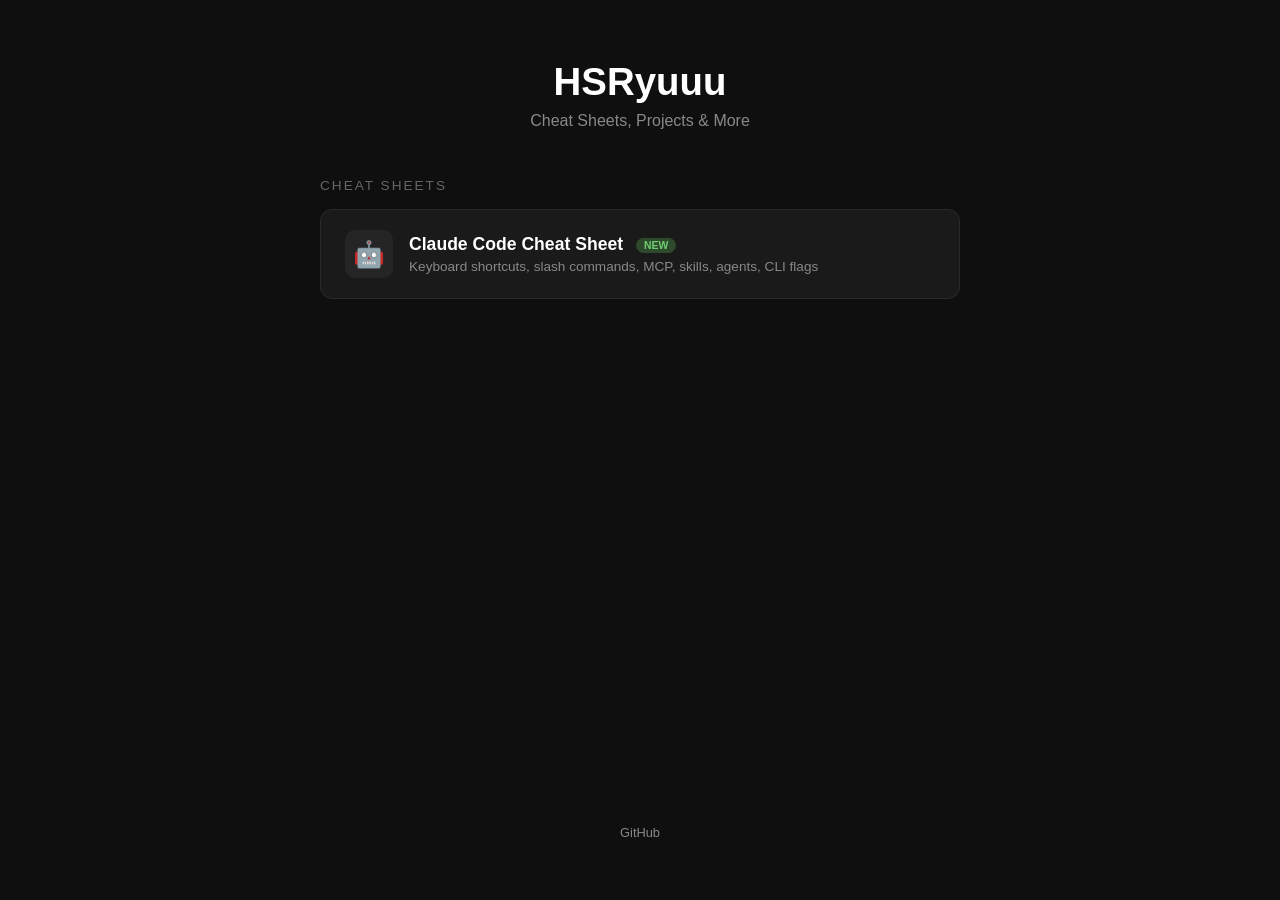
==== index.html @ ebf946db "Add index page and Claude Code cheat sheet Co-Authored-By: Claude Opus 4.6 (1M context) <noreply@ant" ====
<!DOCTYPE html>
<html lang="ko">
<head>
  <meta charset="UTF-8">
  <meta name="viewport" content="width=device-width, initial-scale=1.0">
  <title>HSRyuuu - Personal Hub</title>
  <style>
    * { margin: 0; padding: 0; box-sizing: border-box; }
    body {
      font-family: -apple-system, BlinkMacSystemFont, 'Segoe UI', Roboto, sans-serif;
      background: #0f0f0f;
      color: #e0e0e0;
      min-height: 100vh;
      display: flex;
      flex-direction: column;
      align-items: center;
      padding: 60px 20px;
    }
    h1 {
      font-size: 2.4rem;
      font-weight: 700;
      margin-bottom: 8px;
      color: #fff;
    }
    .subtitle {
      color: #888;
      font-size: 1rem;
      margin-bottom: 48px;
    }
    .section-title {
      font-size: 0.85rem;
      text-transform: uppercase;
      letter-spacing: 2px;
      color: #666;
      margin-bottom: 16px;
      width: 100%;
      max-width: 640px;
    }
    .cards {
      display: flex;
      flex-direction: column;
      gap: 12px;
      width: 100%;
      max-width: 640px;
      margin-bottom: 40px;
    }
    .card {
      display: flex;
      align-items: center;
      gap: 16px;
      padding: 20px 24px;
      background: #1a1a1a;
      border: 1px solid #2a2a2a;
      border-radius: 12px;
      text-decoration: none;
      color: #e0e0e0;
      transition: all 0.2s ease;
    }
    .card:hover {
      background: #222;
      border-color: #444;
      transform: translateY(-2px);
    }
    .card-icon {
      font-size: 1.6rem;
      width: 48px;
      height: 48px;
      display: flex;
      align-items: center;
      justify-content: center;
      background: #252525;
      border-radius: 10px;
      flex-shrink: 0;
    }
    .card-body h3 {
      font-size: 1.1rem;
      font-weight: 600;
      color: #fff;
      margin-bottom: 4px;
    }
    .card-body p {
      font-size: 0.85rem;
      color: #888;
    }
    .badge {
      font-size: 0.65rem;
      padding: 2px 8px;
      border-radius: 999px;
      font-weight: 600;
      margin-left: 8px;
      vertical-align: middle;
    }
    .badge-new { background: #2d4a2d; color: #6fcf6f; }
    .badge-wip { background: #4a3d2d; color: #cfaa6f; }
    footer {
      margin-top: auto;
      padding-top: 40px;
      color: #555;
      font-size: 0.8rem;
    }
    footer a { color: #888; text-decoration: none; }
    footer a:hover { color: #fff; }
  </style>
</head>
<body>
  <h1>HSRyuuu</h1>
  <p class="subtitle">Cheat Sheets, Projects & More</p>

  <div class="section-title">Cheat Sheets</div>
  <div class="cards">
    <a class="card" href="cheatsheets/claude-code.html">
      <div class="card-icon">&#x1F916;</div>
      <div class="card-body">
        <h3>Claude Code Cheat Sheet <span class="badge badge-new">NEW</span></h3>
        <p>Keyboard shortcuts, slash commands, MCP, skills, agents, CLI flags</p>
      </div>
    </a>
  </div>

  <!--
  <div class="section-title">Projects</div>
  <div class="cards">
    <a class="card" href="#">
      <div class="card-icon">&#x1F4C1;</div>
      <div class="card-body">
        <h3>Coming Soon <span class="badge badge-wip">WIP</span></h3>
        <p>Projects will be listed here</p>
      </div>
    </a>
  </div>
  -->

  <footer>
    <a href="https://github.com/HSRyuuu" target="_blank">GitHub</a>
  </footer>
</body>
</html>
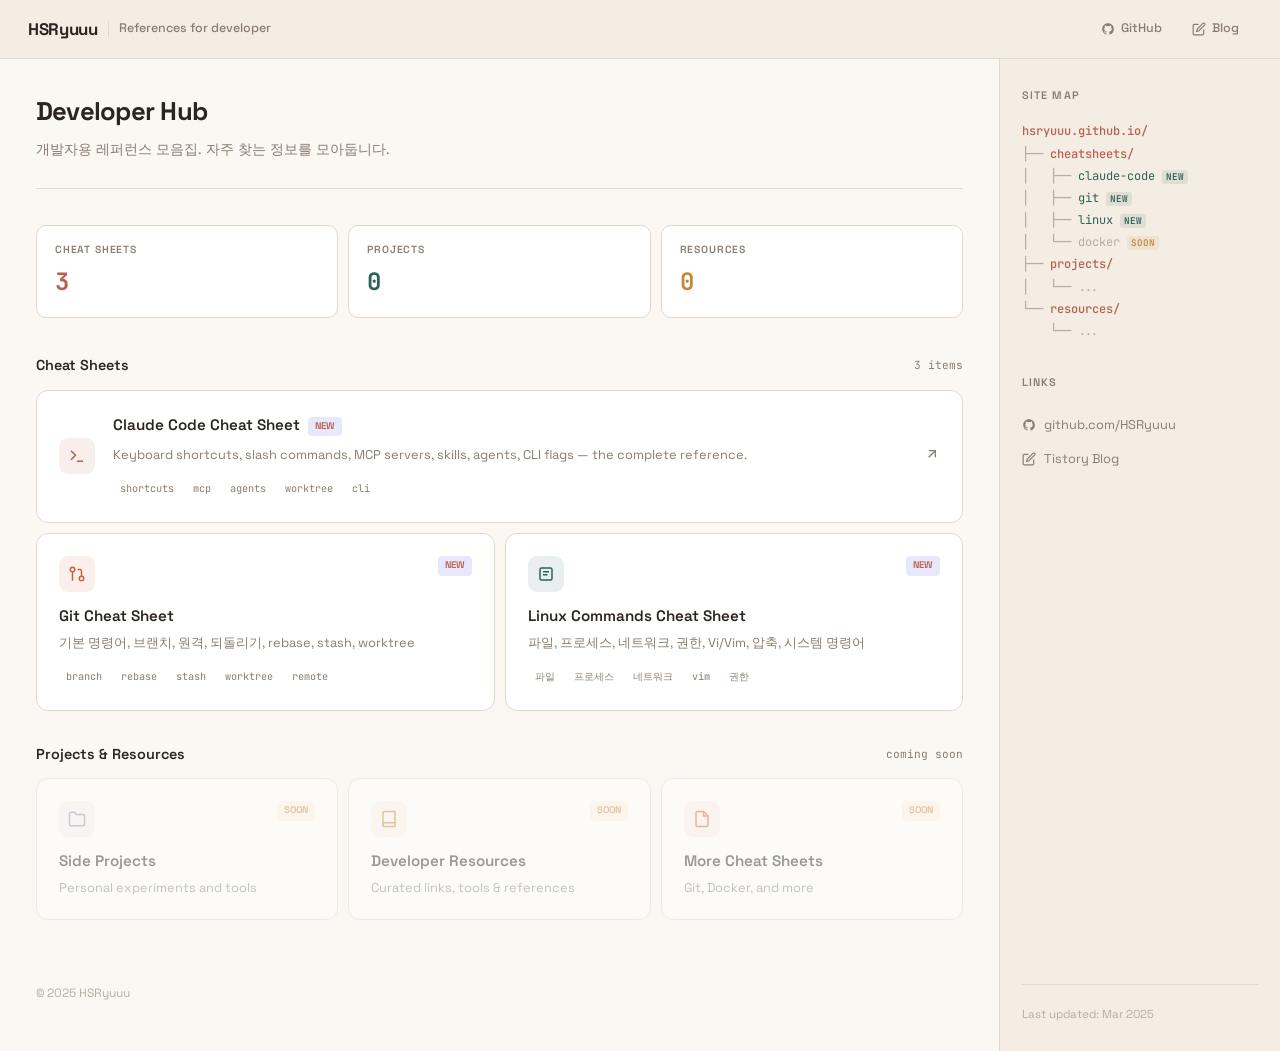
==== commit f7fd8f6e: "style: apply Parchment warm color scheme across all pages Replace cold navy dark theme with warm off" ====
--- a/index.html
+++ b/index.html
@@ -1,137 +1,860 @@
-<!DOCTYPE html>
+<!doctype html>
 <html lang="ko">
-<head>
-  <meta charset="UTF-8">
-  <meta name="viewport" content="width=device-width, initial-scale=1.0">
-  <title>HSRyuuu - Personal Hub</title>
-  <style>
-    * { margin: 0; padding: 0; box-sizing: border-box; }
-    body {
-      font-family: -apple-system, BlinkMacSystemFont, 'Segoe UI', Roboto, sans-serif;
-      background: #0f0f0f;
-      color: #e0e0e0;
-      min-height: 100vh;
-      display: flex;
-      flex-direction: column;
-      align-items: center;
-      padding: 60px 20px;
-    }
-    h1 {
-      font-size: 2.4rem;
-      font-weight: 700;
-      margin-bottom: 8px;
-      color: #fff;
-    }
-    .subtitle {
-      color: #888;
-      font-size: 1rem;
-      margin-bottom: 48px;
-    }
-    .section-title {
-      font-size: 0.85rem;
-      text-transform: uppercase;
-      letter-spacing: 2px;
-      color: #666;
-      margin-bottom: 16px;
-      width: 100%;
-      max-width: 640px;
-    }
-    .cards {
-      display: flex;
-      flex-direction: column;
-      gap: 12px;
-      width: 100%;
-      max-width: 640px;
-      margin-bottom: 40px;
-    }
-    .card {
-      display: flex;
-      align-items: center;
-      gap: 16px;
-      padding: 20px 24px;
-      background: #1a1a1a;
-      border: 1px solid #2a2a2a;
-      border-radius: 12px;
-      text-decoration: none;
-      color: #e0e0e0;
-      transition: all 0.2s ease;
-    }
-    .card:hover {
-      background: #222;
-      border-color: #444;
-      transform: translateY(-2px);
-    }
-    .card-icon {
-      font-size: 1.6rem;
-      width: 48px;
-      height: 48px;
-      display: flex;
-      align-items: center;
-      justify-content: center;
-      background: #252525;
-      border-radius: 10px;
-      flex-shrink: 0;
-    }
-    .card-body h3 {
-      font-size: 1.1rem;
-      font-weight: 600;
-      color: #fff;
-      margin-bottom: 4px;
-    }
-    .card-body p {
-      font-size: 0.85rem;
-      color: #888;
-    }
-    .badge {
-      font-size: 0.65rem;
-      padding: 2px 8px;
-      border-radius: 999px;
-      font-weight: 600;
-      margin-left: 8px;
-      vertical-align: middle;
-    }
-    .badge-new { background: #2d4a2d; color: #6fcf6f; }
-    .badge-wip { background: #4a3d2d; color: #cfaa6f; }
-    footer {
-      margin-top: auto;
-      padding-top: 40px;
-      color: #555;
-      font-size: 0.8rem;
-    }
-    footer a { color: #888; text-decoration: none; }
-    footer a:hover { color: #fff; }
-  </style>
-</head>
-<body>
-  <h1>HSRyuuu</h1>
-  <p class="subtitle">Cheat Sheets, Projects & More</p>
-
-  <div class="section-title">Cheat Sheets</div>
-  <div class="cards">
-    <a class="card" href="cheatsheets/claude-code.html">
-      <div class="card-icon">&#x1F916;</div>
-      <div class="card-body">
-        <h3>Claude Code Cheat Sheet <span class="badge badge-new">NEW</span></h3>
-        <p>Keyboard shortcuts, slash commands, MCP, skills, agents, CLI flags</p>
+  <head>
+    <meta charset="UTF-8" />
+    <meta name="viewport" content="width=device-width, initial-scale=1.0" />
+    <title>HSRyuuu - Developer Hub</title>
+    <link rel="preconnect" href="https://fonts.googleapis.com" />
+    <link rel="preconnect" href="https://fonts.gstatic.com" crossorigin />
+    <link
+      href="https://fonts.googleapis.com/css2?family=Space+Grotesk:wght@400;500;600;700&family=JetBrains+Mono:wght@400;500&display=swap"
+      rel="stylesheet"
+    />
+    <style>
+      *,
+      *::before,
+      *::after {
+        margin: 0;
+        padding: 0;
+        box-sizing: border-box;
+      }
+      :root {
+        --bg: #FBF8F4;
+        --panel: #F3EDE4;
+        --surface: #FFFFFF;
+        --surface-hover: #FFFCF8;
+        --border: #E2D8CC;
+        --border-hover: #CFC2B2;
+        --text: #2C2420;
+        --text-dim: #8A7D70;
+        --text-faint: #B8AEA0;
+        --indigo: #B8614E;
+        --indigo-dim: rgba(184, 97, 78, 0.10);
+        --teal: #2D6356;
+        --teal-dim: rgba(45, 99, 86, 0.10);
+        --amber: #C4883A;
+        --amber-dim: rgba(196, 136, 58, 0.10);
+        --rose: #C96442;
+        --rose-dim: rgba(201, 100, 66, 0.10);
+        --violet: #9B89A8;
+        --violet-dim: rgba(155, 137, 168, 0.12);
+      }
+      body {
+        font-family:
+          "Space Grotesk",
+          -apple-system,
+          BlinkMacSystemFont,
+          sans-serif;
+        background: var(--bg);
+        color: var(--text);
+        min-height: 100vh;
+        line-height: 1.6;
+      }
+      a {
+        color: inherit;
+        text-decoration: none;
+      }
+
+      /* ── Top bar ── */
+      .topbar {
+        display: flex;
+        align-items: center;
+        justify-content: space-between;
+        padding: 12px 28px;
+        border-bottom: 1px solid var(--border);
+        background: var(--panel);
+        position: sticky;
+        top: 0;
+        z-index: 10;
+      }
+      .topbar-left {
+        display: flex;
+        align-items: center;
+        gap: 10px;
+      }
+      .topbar-logo {
+        font-size: 1.05rem;
+        font-weight: 700;
+        letter-spacing: -0.02em;
+      }
+      .topbar-sep {
+        width: 1px;
+        height: 16px;
+        background: var(--border);
+      }
+      .topbar-label {
+        font-size: 0.78rem;
+        color: var(--text-dim);
+        font-weight: 500;
+      }
+      .topbar-right {
+        display: flex;
+        gap: 4px;
+      }
+      .topbar-chip {
+        display: inline-flex;
+        align-items: center;
+        gap: 6px;
+        padding: 6px 12px;
+        border: 1px solid transparent;
+        border-radius: 7px;
+        font-size: 0.78rem;
+        font-weight: 500;
+        color: var(--text-dim);
+        transition: all 0.15s;
+        cursor: pointer;
+      }
+      .topbar-chip:hover {
+        border-color: var(--border);
+        color: var(--text);
+        background: var(--surface);
+      }
+      .topbar-chip svg {
+        width: 14px;
+        height: 14px;
+      }
+
+      /* ── Dashboard layout ── */
+      .dashboard {
+        display: grid;
+        grid-template-columns: 1fr 280px;
+        min-height: calc(100vh - 45px);
+      }
+
+      /* ── Left: main content ── */
+      .content {
+        padding: 32px 36px 48px;
+        border-right: 1px solid var(--border);
+      }
+
+      /* Hero */
+      .hero {
+        margin-bottom: 36px;
+        padding-bottom: 28px;
+        border-bottom: 1px solid var(--border);
+      }
+      .hero h1 {
+        font-size: 1.6rem;
+        font-weight: 700;
+        letter-spacing: -0.03em;
+        margin-bottom: 6px;
+      }
+      .hero p {
+        color: var(--text-dim);
+        font-size: 0.88rem;
+        max-width: 480px;
+      }
+
+      /* Stats */
+      .stats {
+        display: grid;
+        grid-template-columns: repeat(3, 1fr);
+        gap: 10px;
+        margin-bottom: 36px;
+      }
+      .stat {
+        background: var(--surface);
+        border: 1px solid var(--border);
+        border-radius: 10px;
+        padding: 16px 18px;
+      }
+      .stat-label {
+        font-size: 0.65rem;
+        font-weight: 600;
+        text-transform: uppercase;
+        letter-spacing: 0.08em;
+        color: var(--text-dim);
+        margin-bottom: 4px;
+      }
+      .stat-num {
+        font-size: 1.5rem;
+        font-weight: 700;
+        font-family: "JetBrains Mono", monospace;
+      }
+      .stat-num.indigo {
+        color: var(--indigo);
+      }
+      .stat-num.teal {
+        color: var(--teal);
+      }
+      .stat-num.amber {
+        color: var(--amber);
+      }
+
+      /* Section heading */
+      .section-head {
+        display: flex;
+        align-items: center;
+        justify-content: space-between;
+        margin-bottom: 12px;
+      }
+      .section-head h2 {
+        font-size: 0.9rem;
+        font-weight: 600;
+      }
+      .section-head .count {
+        font-size: 0.7rem;
+        color: var(--text-dim);
+        font-family: "JetBrains Mono", monospace;
+      }
+
+      /* ── 12-col grid ── */
+      .grid {
+        display: grid;
+        grid-template-columns: repeat(12, 1fr);
+        gap: 10px;
+        margin-bottom: 32px;
+      }
+      .col-4 {
+        grid-column: span 4;
+      }
+      .col-6 {
+        grid-column: span 6;
+      }
+      .col-12 {
+        grid-column: span 12;
+      }
+
+      /* Card */
+      .card {
+        background: var(--surface);
+        border: 1px solid var(--border);
+        border-radius: 12px;
+        padding: 22px;
+        display: flex;
+        flex-direction: column;
+        position: relative;
+        overflow: hidden;
+        transition: all 0.2s;
+        cursor: pointer;
+      }
+      .card:hover {
+        border-color: var(--border-hover);
+        background: var(--surface-hover);
+      }
+      .card .accent-line {
+        position: absolute;
+        top: 0;
+        left: 20px;
+        right: 20px;
+        height: 2px;
+        border-radius: 0 0 2px 2px;
+        opacity: 0;
+        transition: opacity 0.2s;
+      }
+      .card:hover .accent-line {
+        opacity: 1;
+      }
+      .card-top {
+        display: flex;
+        align-items: flex-start;
+        justify-content: space-between;
+        margin-bottom: 12px;
+      }
+      .card-icon {
+        width: 36px;
+        height: 36px;
+        border-radius: 9px;
+        display: flex;
+        align-items: center;
+        justify-content: center;
+        flex-shrink: 0;
+      }
+      .card-icon svg {
+        width: 18px;
+        height: 18px;
+      }
+      .card-icon.indigo {
+        background: var(--indigo-dim);
+        color: var(--indigo);
+      }
+      .card-icon.teal {
+        background: var(--teal-dim);
+        color: var(--teal);
+      }
+      .card-icon.amber {
+        background: var(--amber-dim);
+        color: var(--amber);
+      }
+      .card-icon.rose {
+        background: var(--rose-dim);
+        color: var(--rose);
+      }
+      .card-icon.violet {
+        background: var(--violet-dim);
+        color: var(--violet);
+      }
+
+      .badge {
+        font-size: 0.6rem;
+        font-weight: 600;
+        padding: 2px 7px;
+        border-radius: 4px;
+      }
+      .badge.live {
+        background: rgba(20, 184, 166, 0.15);
+        color: var(--teal);
+      }
+      .badge.new {
+        background: rgba(99, 102, 241, 0.15);
+        color: var(--indigo);
+      }
+      .badge.wip {
+        background: rgba(245, 158, 11, 0.12);
+        color: var(--amber);
+      }
+
+      .card h3 {
+        font-size: 0.95rem;
+        font-weight: 600;
+        margin-bottom: 4px;
+      }
+      .card p {
+        font-size: 0.8rem;
+        color: var(--text-dim);
+        line-height: 1.5;
+      }
+      .card-tags {
+        display: flex;
+        gap: 5px;
+        flex-wrap: wrap;
+        margin-top: auto;
+        padding-top: 14px;
+      }
+      .tag {
+        font-family: "JetBrains Mono", monospace;
+        font-size: 0.64rem;
+        padding: 3px 7px;
+        border-radius: 4px;
+        background: rgba(255, 255, 255, 0.04);
+        color: var(--text-dim);
+      }
+      .card-arrow {
+        color: var(--text-dim);
+        flex-shrink: 0;
+        transition: transform 0.2s;
+      }
+      .card:hover .card-arrow {
+        transform: translate(3px, -3px);
+      }
+      .card-arrow svg {
+        width: 16px;
+        height: 16px;
+      }
+
+      /* Featured card */
+      .card.featured {
+        flex-direction: row;
+        align-items: center;
+        gap: 18px;
+      }
+      .card.featured .card-body {
+        flex: 1;
+        min-width: 0;
+      }
+      .card.featured .card-top {
+        margin-bottom: 0;
+      }
+
+      /* Disabled card */
+      .card.disabled {
+        opacity: 0.45;
+        cursor: default;
+      }
+      .card.disabled:hover {
+        border-color: var(--border);
+        background: var(--surface);
+      }
+      .card.disabled .accent-line {
+        display: none;
+      }
+
+      /* ── Right panel ── */
+      .panel {
+        padding: 28px 22px;
+        background: var(--panel);
+        display: flex;
+        flex-direction: column;
+      }
+      .panel-title {
+        font-size: 0.68rem;
+        font-weight: 600;
+        text-transform: uppercase;
+        letter-spacing: 0.1em;
+        color: var(--text-dim);
+        margin-bottom: 16px;
+      }
+
+      /* ASCII tree */
+      .ascii-tree {
+        font-family: "JetBrains Mono", monospace;
+        font-size: 0.75rem;
+        line-height: 1.85;
+        color: var(--text-faint);
+      }
+      .ascii-tree a {
+        transition: color 0.15s;
+        cursor: pointer;
+      }
+      .ascii-tree a:hover {
+        color: var(--text);
+      }
+      .t-folder {
+        color: var(--indigo);
+        font-weight: 500;
+      }
+      .t-active {
+        color: var(--teal);
+      }
+      .t-new {
+        font-size: 0.58rem;
+        font-weight: 600;
+        color: var(--teal);
+        background: var(--teal-dim);
+        padding: 1px 4px;
+        border-radius: 3px;
+      }
+      .t-wip {
+        font-size: 0.58rem;
+        font-weight: 600;
+        color: var(--amber);
+        background: var(--amber-dim);
+        padding: 1px 4px;
+        border-radius: 3px;
+      }
+
+      /* Panel links */
+      .panel-links {
+        margin-top: 32px;
+      }
+      .panel-link {
+        display: flex;
+        align-items: center;
+        gap: 8px;
+        padding: 7px 0;
+        font-size: 0.8rem;
+        color: var(--text-dim);
+        transition: color 0.15s;
+        cursor: pointer;
+      }
+      .panel-link:hover {
+        color: var(--text);
+      }
+      .panel-link svg {
+        width: 14px;
+        height: 14px;
+        flex-shrink: 0;
+      }
+      .panel-link .external-indicator {
+        margin-left: auto;
+        opacity: 0;
+        transition: opacity 0.15s;
+      }
+      .panel-link:hover .external-indicator {
+        opacity: 1;
+      }
+      .panel-link .external-indicator svg {
+        width: 12px;
+        height: 12px;
+      }
+
+      /* Panel footer */
+      .panel-footer {
+        margin-top: auto;
+        padding-top: 20px;
+        border-top: 1px solid var(--border);
+        font-size: 0.72rem;
+        color: var(--text-faint);
+      }
+
+      /* ── Footer ── */
+      footer {
+        margin-top: auto;
+        padding-top: 32px;
+        color: var(--text-faint);
+        font-size: 0.75rem;
+      }
+
+      /* ── Responsive ── */
+      @media (max-width: 960px) {
+        .dashboard {
+          grid-template-columns: 1fr;
+        }
+        .content {
+          border-right: none;
+          padding: 24px 20px 40px;
+        }
+        .panel {
+          border-top: 1px solid var(--border);
+          padding: 24px 20px;
+        }
+        .grid {
+          grid-template-columns: 1fr;
+        }
+        .col-4,
+        .col-6,
+        .col-12 {
+          grid-column: span 1;
+        }
+        .card.featured {
+          flex-direction: column;
+        }
+        .stats {
+          grid-template-columns: repeat(3, 1fr);
+        }
+        .topbar-right {
+          display: none;
+        }
+      }
+      @media (max-width: 480px) {
+        .stats {
+          grid-template-columns: 1fr;
+        }
+        .hero h1 {
+          font-size: 1.3rem;
+        }
+      }
+    </style>
+  </head>
+  <body>
+    <!-- Top bar -->
+    <nav class="topbar">
+      <div class="topbar-left">
+        <span class="topbar-logo">HSRyuuu</span>
+        <span class="topbar-sep"></span>
+        <span class="topbar-label">References for developer</span>
       </div>
-    </a>
-  </div>
-
-  <!--
-  <div class="section-title">Projects</div>
-  <div class="cards">
-    <a class="card" href="#">
-      <div class="card-icon">&#x1F4C1;</div>
-      <div class="card-body">
-        <h3>Coming Soon <span class="badge badge-wip">WIP</span></h3>
-        <p>Projects will be listed here</p>
+      <div class="topbar-right">
+        <a
+          class="topbar-chip"
+          href="https://github.com/HSRyuuu"
+          target="_blank"
+          rel="noopener"
+        >
+          <svg viewBox="0 0 24 24" fill="currentColor">
+            <path
+              d="M12 2C6.477 2 2 6.484 2 12.017c0 4.425 2.865 8.18 6.839 9.504.5.092.682-.217.682-.483 0-.237-.008-.868-.013-1.703-2.782.605-3.369-1.343-3.369-1.343-.454-1.158-1.11-1.466-1.11-1.466-.908-.62.069-.608.069-.608 1.003.07 1.531 1.032 1.531 1.032.892 1.53 2.341 1.088 2.91.832.092-.647.35-1.088.636-1.338-2.22-.253-4.555-1.113-4.555-4.951 0-1.093.39-1.988 1.029-2.688-.103-.253-.446-1.272.098-2.65 0 0 .84-.27 2.75 1.026A9.564 9.564 0 0112 6.844c.85.004 1.705.115 2.504.337 1.909-1.296 2.747-1.027 2.747-1.027.546 1.379.202 2.398.1 2.651.64.7 1.028 1.595 1.028 2.688 0 3.848-2.339 4.695-4.566 4.943.359.309.678.92.678 1.855 0 1.338-.012 2.419-.012 2.747 0 .268.18.58.688.482A10.019 10.019 0 0022 12.017C22 6.484 17.522 2 12 2z"
+            />
+          </svg>
+          GitHub
+        </a>
+        <a
+          class="topbar-chip"
+          href="https://innovation123.tistory.com/"
+          target="_blank"
+          rel="noopener"
+        >
+          <svg
+            viewBox="0 0 24 24"
+            fill="none"
+            stroke="currentColor"
+            stroke-width="2"
+          >
+            <path d="M11 4H4a2 2 0 00-2 2v14a2 2 0 002 2h14a2 2 0 002-2v-7" />
+            <path d="M18.5 2.5a2.121 2.121 0 013 3L12 15l-4 1 1-4 9.5-9.5z" />
+          </svg>
+          Blog
+        </a>
       </div>
-    </a>
-  </div>
-  -->
-
-  <footer>
-    <a href="https://github.com/HSRyuuu" target="_blank">GitHub</a>
-  </footer>
-</body>
+    </nav>
+
+    <div class="dashboard">
+      <!-- ── Main content ── -->
+      <main class="content">
+        <!-- Hero -->
+        <div class="hero">
+          <h1>Developer Hub</h1>
+          <p>개발자용 레퍼런스 모음집. 자주 찾는 정보를 모아둡니다.</p>
+        </div>
+
+        <!-- Stats -->
+        <div class="stats">
+          <div class="stat">
+            <div class="stat-label">Cheat Sheets</div>
+            <div class="stat-num indigo">3</div>
+          </div>
+          <div class="stat">
+            <div class="stat-label">Projects</div>
+            <div class="stat-num teal">0</div>
+          </div>
+          <div class="stat">
+            <div class="stat-label">Resources</div>
+            <div class="stat-num amber">0</div>
+          </div>
+        </div>
+
+        <!-- Cheat Sheets -->
+        <div class="section-head">
+          <h2>Cheat Sheets</h2>
+          <span class="count">3 items</span>
+        </div>
+        <div class="grid">
+          <a class="card featured col-12" href="cheatsheets/claude-code.html">
+            <div class="accent-line" style="background: var(--indigo)"></div>
+            <div class="card-icon indigo">
+              <svg
+                viewBox="0 0 24 24"
+                fill="none"
+                stroke="currentColor"
+                stroke-width="2"
+              >
+                <polyline points="4 17 10 11 4 5" />
+                <line x1="12" y1="19" x2="20" y2="19" />
+              </svg>
+            </div>
+            <div class="card-body">
+              <div
+                style="
+                  display: flex;
+                  align-items: center;
+                  gap: 8px;
+                  margin-bottom: 4px;
+                "
+              >
+                <h3>Claude Code Cheat Sheet</h3>
+                <span class="badge new">NEW</span>
+              </div>
+              <p>
+                Keyboard shortcuts, slash commands, MCP servers, skills, agents,
+                CLI flags &mdash; the complete reference.
+              </p>
+              <div class="card-tags">
+                <span class="tag">shortcuts</span>
+                <span class="tag">mcp</span>
+                <span class="tag">agents</span>
+                <span class="tag">worktree</span>
+                <span class="tag">cli</span>
+              </div>
+            </div>
+            <span class="card-arrow">
+              <svg
+                viewBox="0 0 24 24"
+                fill="none"
+                stroke="currentColor"
+                stroke-width="2"
+              >
+                <line x1="7" y1="17" x2="17" y2="7" />
+                <polyline points="7 7 17 7 17 17" />
+              </svg>
+            </span>
+          </a>
+
+          <a class="card col-6" href="cheatsheets/git.html">
+            <div class="accent-line" style="background: var(--rose)"></div>
+            <div class="card-top">
+              <div class="card-icon rose">
+                <svg
+                  viewBox="0 0 24 24"
+                  fill="none"
+                  stroke="currentColor"
+                  stroke-width="2"
+                >
+                  <circle cx="18" cy="18" r="3" />
+                  <circle cx="6" cy="6" r="3" />
+                  <path d="M13 6h3a2 2 0 012 2v7" />
+                  <path d="M6 9v12" />
+                </svg>
+              </div>
+              <span class="badge new">NEW</span>
+            </div>
+            <h3>Git Cheat Sheet</h3>
+            <p>기본 명령어, 브랜치, 원격, 되돌리기, rebase, stash, worktree</p>
+            <div class="card-tags">
+              <span class="tag">branch</span>
+              <span class="tag">rebase</span>
+              <span class="tag">stash</span>
+              <span class="tag">worktree</span>
+              <span class="tag">remote</span>
+            </div>
+          </a>
+
+          <a class="card col-6" href="cheatsheets/linux.html">
+            <div class="accent-line" style="background: var(--teal)"></div>
+            <div class="card-top">
+              <div class="card-icon teal">
+                <svg
+                  viewBox="0 0 24 24"
+                  fill="none"
+                  stroke="currentColor"
+                  stroke-width="2"
+                >
+                  <rect x="4" y="4" width="16" height="16" rx="2" />
+                  <line x1="8" y1="9" x2="16" y2="9" />
+                  <line x1="8" y1="13" x2="14" y2="13" />
+                </svg>
+              </div>
+              <span class="badge new">NEW</span>
+            </div>
+            <h3>Linux Commands Cheat Sheet</h3>
+            <p>파일, 프로세스, 네트워크, 권한, Vi/Vim, 압축, 시스템 명령어</p>
+            <div class="card-tags">
+              <span class="tag">파일</span>
+              <span class="tag">프로세스</span>
+              <span class="tag">네트워크</span>
+              <span class="tag">vim</span>
+              <span class="tag">권한</span>
+            </div>
+          </a>
+        </div>
+
+        <!-- Projects & Resources -->
+        <div class="section-head">
+          <h2>Projects &amp; Resources</h2>
+          <span class="count">coming soon</span>
+        </div>
+        <div class="grid">
+          <div class="card disabled col-4">
+            <div class="card-top">
+              <div class="card-icon violet">
+                <svg
+                  viewBox="0 0 24 24"
+                  fill="none"
+                  stroke="currentColor"
+                  stroke-width="2"
+                >
+                  <path
+                    d="M22 19a2 2 0 01-2 2H4a2 2 0 01-2-2V5a2 2 0 012-2h5l2 3h9a2 2 0 012 2z"
+                  />
+                </svg>
+              </div>
+              <span class="badge wip">SOON</span>
+            </div>
+            <h3>Side Projects</h3>
+            <p>Personal experiments and tools</p>
+          </div>
+
+          <div class="card disabled col-4">
+            <div class="card-top">
+              <div class="card-icon amber">
+                <svg
+                  viewBox="0 0 24 24"
+                  fill="none"
+                  stroke="currentColor"
+                  stroke-width="2"
+                >
+                  <path d="M4 19.5A2.5 2.5 0 016.5 17H20" />
+                  <path
+                    d="M6.5 2H20v20H6.5A2.5 2.5 0 014 19.5v-15A2.5 2.5 0 016.5 2z"
+                  />
+                </svg>
+              </div>
+              <span class="badge wip">SOON</span>
+            </div>
+            <h3>Developer Resources</h3>
+            <p>Curated links, tools &amp; references</p>
+          </div>
+
+          <div class="card disabled col-4">
+            <div class="card-top">
+              <div class="card-icon rose">
+                <svg
+                  viewBox="0 0 24 24"
+                  fill="none"
+                  stroke="currentColor"
+                  stroke-width="2"
+                >
+                  <path
+                    d="M14 2H6a2 2 0 00-2 2v16a2 2 0 002 2h12a2 2 0 002-2V8z"
+                  />
+                  <polyline points="14 2 14 8 20 8" />
+                </svg>
+              </div>
+              <span class="badge wip">SOON</span>
+            </div>
+            <h3>More Cheat Sheets</h3>
+            <p>Git, Docker, and more</p>
+          </div>
+        </div>
+
+        <footer>&copy; 2025 HSRyuuu</footer>
+      </main>
+
+      <!-- ── Right panel ── -->
+      <aside class="panel">
+        <div class="panel-title">Site Map</div>
+        <div class="ascii-tree">
+          <a class="t-folder" href="index.html" style="cursor:pointer">hsryuuu.github.io/</a><br />
+          ├── <span class="t-folder">cheatsheets/</span><br />
+          │&nbsp;&nbsp; ├──
+          <a class="t-active" href="cheatsheets/claude-code.html"
+            >claude-code</a
+          >
+          <span class="t-new">NEW</span><br />
+          │&nbsp;&nbsp; ├──
+          <a class="t-active" href="cheatsheets/git.html">git</a>
+          <span class="t-new">NEW</span><br />
+          │&nbsp;&nbsp; ├──
+          <a class="t-active" href="cheatsheets/linux.html">linux</a>
+          <span class="t-new">NEW</span><br />
+          │&nbsp;&nbsp; └── docker <span class="t-wip">SOON</span><br />
+          ├── <span class="t-folder">projects/</span><br />
+          │&nbsp;&nbsp; └── ...<br />
+          └── <span class="t-folder">resources/</span><br />
+          &nbsp;&nbsp;&nbsp; └── ...
+        </div>
+
+        <div class="panel-links">
+          <div class="panel-title">Links</div>
+          <a
+            class="panel-link"
+            href="https://github.com/HSRyuuu"
+            target="_blank"
+            rel="noopener"
+          >
+            <svg viewBox="0 0 24 24" fill="currentColor">
+              <path
+                d="M12 2C6.477 2 2 6.484 2 12.017c0 4.425 2.865 8.18 6.839 9.504.5.092.682-.217.682-.483 0-.237-.008-.868-.013-1.703-2.782.605-3.369-1.343-3.369-1.343-.454-1.158-1.11-1.466-1.11-1.466-.908-.62.069-.608.069-.608 1.003.07 1.531 1.032 1.531 1.032.892 1.53 2.341 1.088 2.91.832.092-.647.35-1.088.636-1.338-2.22-.253-4.555-1.113-4.555-4.951 0-1.093.39-1.988 1.029-2.688-.103-.253-.446-1.272.098-2.65 0 0 .84-.27 2.75 1.026A9.564 9.564 0 0112 6.844c.85.004 1.705.115 2.504.337 1.909-1.296 2.747-1.027 2.747-1.027.546 1.379.202 2.398.1 2.651.64.7 1.028 1.595 1.028 2.688 0 3.848-2.339 4.695-4.566 4.943.359.309.678.92.678 1.855 0 1.338-.012 2.419-.012 2.747 0 .268.18.58.688.482A10.019 10.019 0 0022 12.017C22 6.484 17.522 2 12 2z"
+              />
+            </svg>
+            github.com/HSRyuuu
+            <span class="external-indicator"
+              ><svg
+                viewBox="0 0 24 24"
+                fill="none"
+                stroke="currentColor"
+                stroke-width="2"
+              >
+                <path
+                  d="M18 13v6a2 2 0 01-2 2H5a2 2 0 01-2-2V8a2 2 0 012-2h6"
+                />
+                <polyline points="15 3 21 3 21 9" />
+                <line x1="10" y1="14" x2="21" y2="3" /></svg
+            ></span>
+          </a>
+          <a
+            class="panel-link"
+            href="https://innovation123.tistory.com/"
+            target="_blank"
+            rel="noopener"
+          >
+            <svg
+              viewBox="0 0 24 24"
+              fill="none"
+              stroke="currentColor"
+              stroke-width="2"
+            >
+              <path d="M11 4H4a2 2 0 00-2 2v14a2 2 0 002 2h14a2 2 0 002-2v-7" />
+              <path d="M18.5 2.5a2.121 2.121 0 013 3L12 15l-4 1 1-4 9.5-9.5z" />
+            </svg>
+            Tistory Blog
+            <span class="external-indicator"
+              ><svg
+                viewBox="0 0 24 24"
+                fill="none"
+                stroke="currentColor"
+                stroke-width="2"
+              >
+                <path
+                  d="M18 13v6a2 2 0 01-2 2H5a2 2 0 01-2-2V8a2 2 0 012-2h6"
+                />
+                <polyline points="15 3 21 3 21 9" />
+                <line x1="10" y1="14" x2="21" y2="3" /></svg
+            ></span>
+          </a>
+        </div>
+
+        <div class="panel-footer">Last updated: Mar 2025</div>
+      </aside>
+    </div>
+  </body>
 </html>
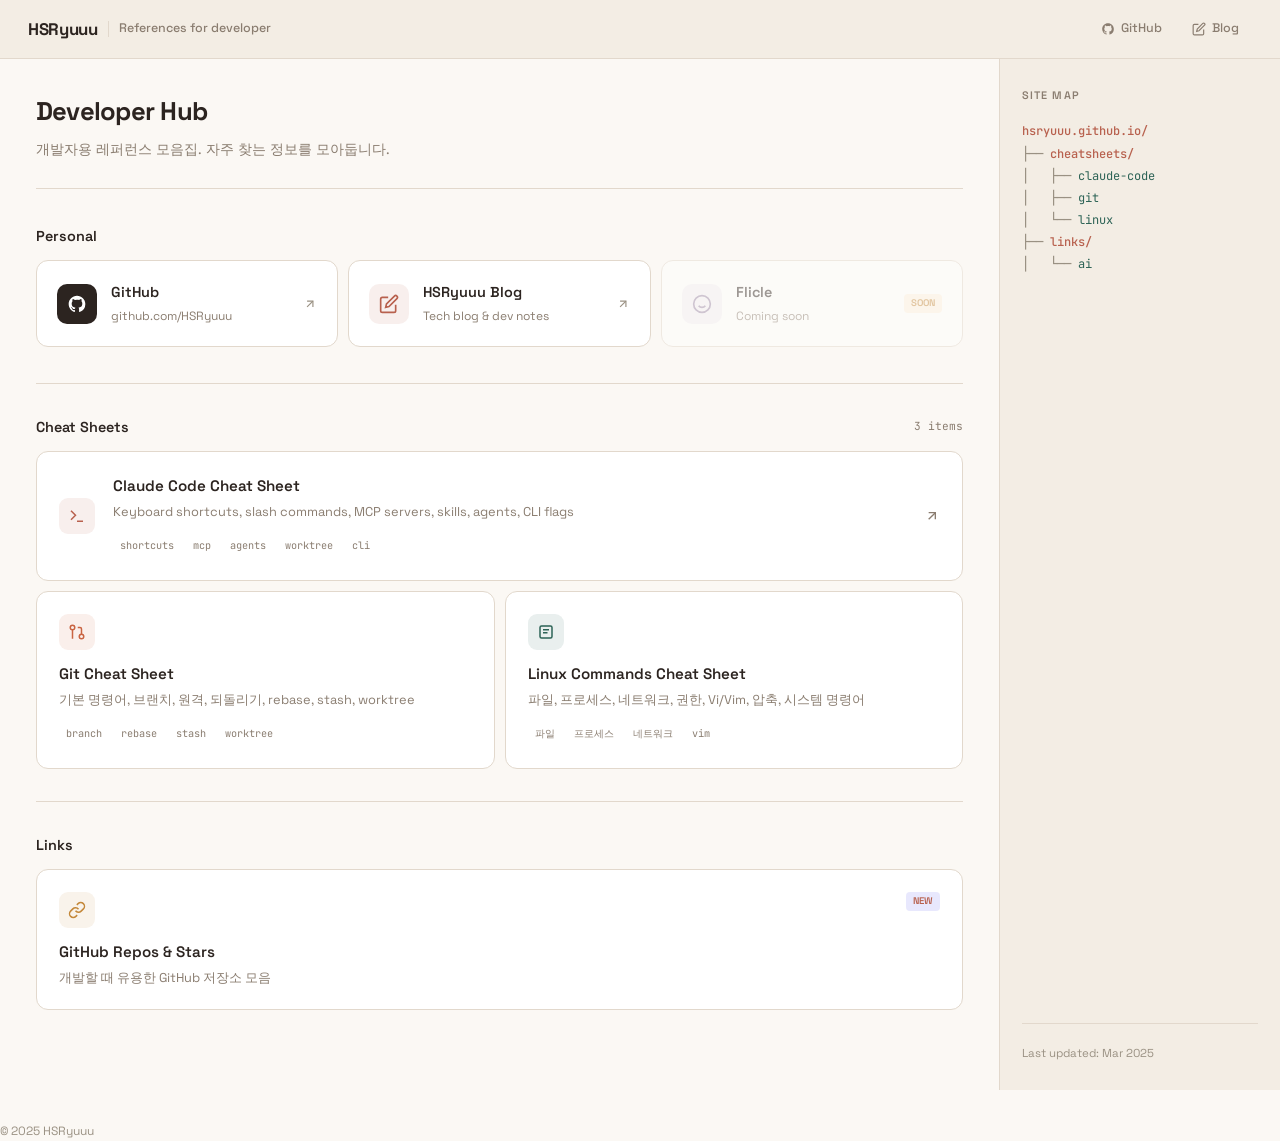
==== commit 20e9139e: "V1.0.0" ====
--- a/index.html
+++ b/index.html
@@ -4,6 +4,7 @@
     <meta charset="UTF-8" />
     <meta name="viewport" content="width=device-width, initial-scale=1.0" />
     <title>HSRyuuu - Developer Hub</title>
+    <link rel="icon" type="image/svg+xml" href="favicon.svg" />
     <link rel="preconnect" href="https://fonts.googleapis.com" />
     <link rel="preconnect" href="https://fonts.gstatic.com" crossorigin />
     <link
@@ -19,24 +20,24 @@
         box-sizing: border-box;
       }
       :root {
-        --bg: #FBF8F4;
-        --panel: #F3EDE4;
-        --surface: #FFFFFF;
-        --surface-hover: #FFFCF8;
-        --border: #E2D8CC;
-        --border-hover: #CFC2B2;
-        --text: #2C2420;
-        --text-dim: #8A7D70;
-        --text-faint: #B8AEA0;
-        --indigo: #B8614E;
-        --indigo-dim: rgba(184, 97, 78, 0.10);
-        --teal: #2D6356;
-        --teal-dim: rgba(45, 99, 86, 0.10);
-        --amber: #C4883A;
-        --amber-dim: rgba(196, 136, 58, 0.10);
-        --rose: #C96442;
-        --rose-dim: rgba(201, 100, 66, 0.10);
-        --violet: #9B89A8;
+        --bg: #fbf8f4;
+        --panel: #f3ede4;
+        --surface: #ffffff;
+        --surface-hover: #fffcf8;
+        --border: #e2d8cc;
+        --border-hover: #cfc2b2;
+        --text: #2c2420;
+        --text-dim: #8a7d70;
+        --text-faint: #9a9183;
+        --indigo: #b8614e; /* terracotta (legacy name) */
+        --indigo-dim: rgba(184, 97, 78, 0.1);
+        --teal: #2d6356;
+        --teal-dim: rgba(45, 99, 86, 0.1);
+        --amber: #c4883a;
+        --amber-dim: rgba(196, 136, 58, 0.1);
+        --rose: #c96442;
+        --rose-dim: rgba(201, 100, 66, 0.1);
+        --violet: #9b89a8;
         --violet-dim: rgba(155, 137, 168, 0.12);
       }
       body {
@@ -145,40 +146,93 @@
         max-width: 480px;
       }
 
-      /* Stats */
-      .stats {
-        display: grid;
-        grid-template-columns: repeat(3, 1fr);
-        gap: 10px;
-        margin-bottom: 36px;
-      }
-      .stat {
+      /* Link card (Personal section) */
+      .link-card {
         background: var(--surface);
         border: 1px solid var(--border);
+        border-radius: 12px;
+        padding: 20px;
+        display: flex;
+        align-items: center;
+        gap: 14px;
+        transition: all 0.2s;
+        cursor: pointer;
+        position: relative;
+        overflow: hidden;
+      }
+      .link-card:hover {
+        border-color: var(--border-hover);
+        background: var(--surface-hover);
+      }
+      .link-card .accent-line {
+        position: absolute;
+        top: 0;
+        left: 20px;
+        right: 20px;
+        height: 2px;
+        border-radius: 0 0 2px 2px;
+        opacity: 0;
+        transition: opacity 0.2s;
+      }
+      .link-card:hover .accent-line {
+        opacity: 1;
+      }
+      .link-card-icon {
+        width: 40px;
+        height: 40px;
         border-radius: 10px;
-        padding: 16px 18px;
-      }
-      .stat-label {
-        font-size: 0.65rem;
+        display: flex;
+        align-items: center;
+        justify-content: center;
+        flex-shrink: 0;
+      }
+      .link-card-icon svg {
+        width: 20px;
+        height: 20px;
+      }
+      .link-card-body {
+        flex: 1;
+        min-width: 0;
+      }
+      .link-card-body h3 {
+        font-size: 0.9rem;
         font-weight: 600;
-        text-transform: uppercase;
-        letter-spacing: 0.08em;
-        color: var(--text-dim);
-        margin-bottom: 4px;
-      }
-      .stat-num {
-        font-size: 1.5rem;
-        font-weight: 700;
-        font-family: "JetBrains Mono", monospace;
-      }
-      .stat-num.indigo {
-        color: var(--indigo);
-      }
-      .stat-num.teal {
-        color: var(--teal);
-      }
-      .stat-num.amber {
-        color: var(--amber);
+        margin-bottom: 2px;
+      }
+      .link-card-body p {
+        font-size: 0.75rem;
+        color: var(--text-dim);
+      }
+      .link-card-arrow {
+        color: var(--text-faint);
+        flex-shrink: 0;
+        transition: transform 0.2s;
+      }
+      .link-card:hover .link-card-arrow {
+        transform: translate(2px, -2px);
+        color: var(--text-dim);
+      }
+      .link-card-arrow svg {
+        width: 14px;
+        height: 14px;
+      }
+      .link-card.disabled {
+        opacity: 0.45;
+        cursor: default;
+      }
+      .link-card.disabled:hover {
+        border-color: var(--border);
+        background: var(--surface);
+      }
+      .link-card.disabled .accent-line {
+        display: none;
+      }
+
+      /* Section divider */
+      .section-divider {
+        height: 1px;
+        background: var(--border);
+        margin: 8px 0 32px;
       }
 
       /* Section heading */
@@ -499,17 +553,10 @@
         .card.featured {
           flex-direction: column;
         }
-        .stats {
-          grid-template-columns: repeat(3, 1fr);
-        }
-        .topbar-right {
-          display: none;
-        }
+        .topbar-right { gap: 2px; }
+        .topbar-chip { padding: 6px 8px; font-size: 0.72rem; }
       }
       @media (max-width: 480px) {
-        .stats {
-          grid-template-columns: 1fr;
-        }
         .hero h1 {
           font-size: 1.3rem;
         }
@@ -520,7 +567,7 @@
     <!-- Top bar -->
     <nav class="topbar">
       <div class="topbar-left">
-        <span class="topbar-logo">HSRyuuu</span>
+        <a href="index.html" class="topbar-logo" style="text-decoration:none;color:inherit;">HSRyuuu</a>
         <span class="topbar-sep"></span>
         <span class="topbar-label">References for developer</span>
       </div>
@@ -531,11 +578,7 @@
           target="_blank"
           rel="noopener"
         >
-          <svg viewBox="0 0 24 24" fill="currentColor">
-            <path
-              d="M12 2C6.477 2 2 6.484 2 12.017c0 4.425 2.865 8.18 6.839 9.504.5.092.682-.217.682-.483 0-.237-.008-.868-.013-1.703-2.782.605-3.369-1.343-3.369-1.343-.454-1.158-1.11-1.466-1.11-1.466-.908-.62.069-.608.069-.608 1.003.07 1.531 1.032 1.531 1.032.892 1.53 2.341 1.088 2.91.832.092-.647.35-1.088.636-1.338-2.22-.253-4.555-1.113-4.555-4.951 0-1.093.39-1.988 1.029-2.688-.103-.253-.446-1.272.098-2.65 0 0 .84-.27 2.75 1.026A9.564 9.564 0 0112 6.844c.85.004 1.705.115 2.504.337 1.909-1.296 2.747-1.027 2.747-1.027.546 1.379.202 2.398.1 2.651.64.7 1.028 1.595 1.028 2.688 0 3.848-2.339 4.695-4.566 4.943.359.309.678.92.678 1.855 0 1.338-.012 2.419-.012 2.747 0 .268.18.58.688.482A10.019 10.019 0 0022 12.017C22 6.484 17.522 2 12 2z"
-            />
-          </svg>
+          <span data-icon="github"></span>
           GitHub
         </a>
         <a
@@ -544,15 +587,7 @@
           target="_blank"
           rel="noopener"
         >
-          <svg
-            viewBox="0 0 24 24"
-            fill="none"
-            stroke="currentColor"
-            stroke-width="2"
-          >
-            <path d="M11 4H4a2 2 0 00-2 2v14a2 2 0 002 2h14a2 2 0 002-2v-7" />
-            <path d="M18.5 2.5a2.121 2.121 0 013 3L12 15l-4 1 1-4 9.5-9.5z" />
-          </svg>
+          <span data-icon="blog"></span>
           Blog
         </a>
       </div>
@@ -567,23 +602,69 @@
           <p>개발자용 레퍼런스 모음집. 자주 찾는 정보를 모아둡니다.</p>
         </div>
 
-        <!-- Stats -->
-        <div class="stats">
-          <div class="stat">
-            <div class="stat-label">Cheat Sheets</div>
-            <div class="stat-num indigo">3</div>
-          </div>
-          <div class="stat">
-            <div class="stat-label">Projects</div>
-            <div class="stat-num teal">0</div>
-          </div>
-          <div class="stat">
-            <div class="stat-label">Resources</div>
-            <div class="stat-num amber">0</div>
+        <!-- ═══ Personal ═══ -->
+        <div class="section-head">
+          <h2>Personal</h2>
+        </div>
+        <div class="grid" style="margin-bottom: 36px">
+          <a
+            class="link-card col-4"
+            href="https://github.com/HSRyuuu"
+            target="_blank"
+            rel="noopener"
+          >
+            <div class="accent-line" style="background: var(--text)"></div>
+            <div
+              class="link-card-icon"
+              style="background: var(--text); color: var(--surface)"
+            >
+              <span data-icon="github"></span>
+            </div>
+            <div class="link-card-body">
+              <h3>GitHub</h3>
+              <p>github.com/HSRyuuu</p>
+            </div>
+            <span class="link-card-arrow" data-icon="arrow-up-right"></span>
+          </a>
+
+          <a
+            class="link-card col-4"
+            href="https://innovation123.tistory.com/"
+            target="_blank"
+            rel="noopener"
+          >
+            <div class="accent-line" style="background: var(--indigo)"></div>
+            <div
+              class="link-card-icon"
+              style="background: var(--indigo-dim); color: var(--indigo)"
+            >
+              <span data-icon="blog"></span>
+            </div>
+            <div class="link-card-body">
+              <h3>HSRyuuu Blog</h3>
+              <p>Tech blog &amp; dev notes</p>
+            </div>
+            <span class="link-card-arrow" data-icon="arrow-up-right"></span>
+          </a>
+
+          <div class="link-card disabled col-4" aria-disabled="true">
+            <div
+              class="link-card-icon"
+              style="background: var(--violet-dim); color: var(--violet)"
+            >
+              <span data-icon="smiley"></span>
+            </div>
+            <div class="link-card-body">
+              <h3>Flicle</h3>
+              <p>Coming soon</p>
+            </div>
+            <span class="badge wip">SOON</span>
           </div>
         </div>
 
-        <!-- Cheat Sheets -->
+        <div class="section-divider"></div>
+
+        <!-- ═══ Cheat Sheets ═══ -->
         <div class="section-head">
           <h2>Cheat Sheets</h2>
           <span class="count">3 items</span>
@@ -592,31 +673,13 @@
           <a class="card featured col-12" href="cheatsheets/claude-code.html">
             <div class="accent-line" style="background: var(--indigo)"></div>
             <div class="card-icon indigo">
-              <svg
-                viewBox="0 0 24 24"
-                fill="none"
-                stroke="currentColor"
-                stroke-width="2"
-              >
-                <polyline points="4 17 10 11 4 5" />
-                <line x1="12" y1="19" x2="20" y2="19" />
-              </svg>
+              <span data-icon="terminal-prompt"></span>
             </div>
             <div class="card-body">
-              <div
-                style="
-                  display: flex;
-                  align-items: center;
-                  gap: 8px;
-                  margin-bottom: 4px;
-                "
-              >
-                <h3>Claude Code Cheat Sheet</h3>
-                <span class="badge new">NEW</span>
-              </div>
+              <h3>Claude Code Cheat Sheet</h3>
               <p>
                 Keyboard shortcuts, slash commands, MCP servers, skills, agents,
-                CLI flags &mdash; the complete reference.
+                CLI flags
               </p>
               <div class="card-tags">
                 <span class="tag">shortcuts</span>
@@ -626,36 +689,15 @@
                 <span class="tag">cli</span>
               </div>
             </div>
-            <span class="card-arrow">
-              <svg
-                viewBox="0 0 24 24"
-                fill="none"
-                stroke="currentColor"
-                stroke-width="2"
-              >
-                <line x1="7" y1="17" x2="17" y2="7" />
-                <polyline points="7 7 17 7 17 17" />
-              </svg>
-            </span>
+            <span class="card-arrow" data-icon="arrow-up-right"></span>
           </a>
 
           <a class="card col-6" href="cheatsheets/git.html">
             <div class="accent-line" style="background: var(--rose)"></div>
             <div class="card-top">
               <div class="card-icon rose">
-                <svg
-                  viewBox="0 0 24 24"
-                  fill="none"
-                  stroke="currentColor"
-                  stroke-width="2"
-                >
-                  <circle cx="18" cy="18" r="3" />
-                  <circle cx="6" cy="6" r="3" />
-                  <path d="M13 6h3a2 2 0 012 2v7" />
-                  <path d="M6 9v12" />
-                </svg>
+                <span data-icon="git-branch"></span>
               </div>
-              <span class="badge new">NEW</span>
             </div>
             <h3>Git Cheat Sheet</h3>
             <p>기본 명령어, 브랜치, 원격, 되돌리기, rebase, stash, worktree</p>
@@ -664,7 +706,6 @@
               <span class="tag">rebase</span>
               <span class="tag">stash</span>
               <span class="tag">worktree</span>
-              <span class="tag">remote</span>
             </div>
           </a>
 
@@ -672,18 +713,8 @@
             <div class="accent-line" style="background: var(--teal)"></div>
             <div class="card-top">
               <div class="card-icon teal">
-                <svg
-                  viewBox="0 0 24 24"
-                  fill="none"
-                  stroke="currentColor"
-                  stroke-width="2"
-                >
-                  <rect x="4" y="4" width="16" height="16" rx="2" />
-                  <line x1="8" y1="9" x2="16" y2="9" />
-                  <line x1="8" y1="13" x2="14" y2="13" />
-                </svg>
+                <span data-icon="terminal"></span>
               </div>
-              <span class="badge new">NEW</span>
             </div>
             <h3>Linux Commands Cheat Sheet</h3>
             <p>파일, 프로세스, 네트워크, 권한, Vi/Vim, 압축, 시스템 명령어</p>
@@ -692,169 +723,58 @@
               <span class="tag">프로세스</span>
               <span class="tag">네트워크</span>
               <span class="tag">vim</span>
-              <span class="tag">권한</span>
             </div>
           </a>
         </div>
 
-        <!-- Projects & Resources -->
+        <div class="section-divider"></div>
+
+        <!-- ═══ Links ═══ -->
         <div class="section-head">
-          <h2>Projects &amp; Resources</h2>
-          <span class="count">coming soon</span>
+          <h2>Links</h2>
         </div>
         <div class="grid">
-          <div class="card disabled col-4">
-            <div class="card-top">
-              <div class="card-icon violet">
-                <svg
-                  viewBox="0 0 24 24"
-                  fill="none"
-                  stroke="currentColor"
-                  stroke-width="2"
-                >
-                  <path
-                    d="M22 19a2 2 0 01-2 2H4a2 2 0 01-2-2V5a2 2 0 012-2h5l2 3h9a2 2 0 012 2z"
-                  />
-                </svg>
-              </div>
-              <span class="badge wip">SOON</span>
-            </div>
-            <h3>Side Projects</h3>
-            <p>Personal experiments and tools</p>
-          </div>
-
-          <div class="card disabled col-4">
+          <a class="card col-12" href="links/ai.html">
+            <div class="accent-line" style="background: var(--amber)"></div>
             <div class="card-top">
               <div class="card-icon amber">
-                <svg
-                  viewBox="0 0 24 24"
-                  fill="none"
-                  stroke="currentColor"
-                  stroke-width="2"
-                >
-                  <path d="M4 19.5A2.5 2.5 0 016.5 17H20" />
-                  <path
-                    d="M6.5 2H20v20H6.5A2.5 2.5 0 014 19.5v-15A2.5 2.5 0 016.5 2z"
-                  />
-                </svg>
+                <span data-icon="link-chain"></span>
               </div>
-              <span class="badge wip">SOON</span>
-            </div>
-            <h3>Developer Resources</h3>
-            <p>Curated links, tools &amp; references</p>
-          </div>
-
-          <div class="card disabled col-4">
-            <div class="card-top">
-              <div class="card-icon rose">
-                <svg
-                  viewBox="0 0 24 24"
-                  fill="none"
-                  stroke="currentColor"
-                  stroke-width="2"
-                >
-                  <path
-                    d="M14 2H6a2 2 0 00-2 2v16a2 2 0 002 2h12a2 2 0 002-2V8z"
-                  />
-                  <polyline points="14 2 14 8 20 8" />
-                </svg>
-              </div>
-              <span class="badge wip">SOON</span>
-            </div>
-            <h3>More Cheat Sheets</h3>
-            <p>Git, Docker, and more</p>
-          </div>
+              <span class="badge new">NEW</span>
+            </div>
+            <h3>GitHub Repos &amp; Stars</h3>
+            <p>개발할 때 유용한 GitHub 저장소 모음</p>
+          </a>
         </div>
 
-        <footer>&copy; 2025 HSRyuuu</footer>
       </main>
 
       <!-- ── Right panel ── -->
       <aside class="panel">
         <div class="panel-title">Site Map</div>
         <div class="ascii-tree">
-          <a class="t-folder" href="index.html" style="cursor:pointer">hsryuuu.github.io/</a><br />
+          <a class="t-folder" href="index.html" style="cursor: pointer"
+            >hsryuuu.github.io/</a
+          ><br />
           ├── <span class="t-folder">cheatsheets/</span><br />
           │&nbsp;&nbsp; ├──
           <a class="t-active" href="cheatsheets/claude-code.html"
             >claude-code</a
           >
-          <span class="t-new">NEW</span><br />
+          <br />
           │&nbsp;&nbsp; ├──
-          <a class="t-active" href="cheatsheets/git.html">git</a>
-          <span class="t-new">NEW</span><br />
-          │&nbsp;&nbsp; ├──
-          <a class="t-active" href="cheatsheets/linux.html">linux</a>
-          <span class="t-new">NEW</span><br />
-          │&nbsp;&nbsp; └── docker <span class="t-wip">SOON</span><br />
-          ├── <span class="t-folder">projects/</span><br />
-          │&nbsp;&nbsp; └── ...<br />
-          └── <span class="t-folder">resources/</span><br />
-          &nbsp;&nbsp;&nbsp; └── ...
-        </div>
-
-        <div class="panel-links">
-          <div class="panel-title">Links</div>
-          <a
-            class="panel-link"
-            href="https://github.com/HSRyuuu"
-            target="_blank"
-            rel="noopener"
-          >
-            <svg viewBox="0 0 24 24" fill="currentColor">
-              <path
-                d="M12 2C6.477 2 2 6.484 2 12.017c0 4.425 2.865 8.18 6.839 9.504.5.092.682-.217.682-.483 0-.237-.008-.868-.013-1.703-2.782.605-3.369-1.343-3.369-1.343-.454-1.158-1.11-1.466-1.11-1.466-.908-.62.069-.608.069-.608 1.003.07 1.531 1.032 1.531 1.032.892 1.53 2.341 1.088 2.91.832.092-.647.35-1.088.636-1.338-2.22-.253-4.555-1.113-4.555-4.951 0-1.093.39-1.988 1.029-2.688-.103-.253-.446-1.272.098-2.65 0 0 .84-.27 2.75 1.026A9.564 9.564 0 0112 6.844c.85.004 1.705.115 2.504.337 1.909-1.296 2.747-1.027 2.747-1.027.546 1.379.202 2.398.1 2.651.64.7 1.028 1.595 1.028 2.688 0 3.848-2.339 4.695-4.566 4.943.359.309.678.92.678 1.855 0 1.338-.012 2.419-.012 2.747 0 .268.18.58.688.482A10.019 10.019 0 0022 12.017C22 6.484 17.522 2 12 2z"
-              />
-            </svg>
-            github.com/HSRyuuu
-            <span class="external-indicator"
-              ><svg
-                viewBox="0 0 24 24"
-                fill="none"
-                stroke="currentColor"
-                stroke-width="2"
-              >
-                <path
-                  d="M18 13v6a2 2 0 01-2 2H5a2 2 0 01-2-2V8a2 2 0 012-2h6"
-                />
-                <polyline points="15 3 21 3 21 9" />
-                <line x1="10" y1="14" x2="21" y2="3" /></svg
-            ></span>
-          </a>
-          <a
-            class="panel-link"
-            href="https://innovation123.tistory.com/"
-            target="_blank"
-            rel="noopener"
-          >
-            <svg
-              viewBox="0 0 24 24"
-              fill="none"
-              stroke="currentColor"
-              stroke-width="2"
-            >
-              <path d="M11 4H4a2 2 0 00-2 2v14a2 2 0 002 2h14a2 2 0 002-2v-7" />
-              <path d="M18.5 2.5a2.121 2.121 0 013 3L12 15l-4 1 1-4 9.5-9.5z" />
-            </svg>
-            Tistory Blog
-            <span class="external-indicator"
-              ><svg
-                viewBox="0 0 24 24"
-                fill="none"
-                stroke="currentColor"
-                stroke-width="2"
-              >
-                <path
-                  d="M18 13v6a2 2 0 01-2 2H5a2 2 0 01-2-2V8a2 2 0 012-2h6"
-                />
-                <polyline points="15 3 21 3 21 9" />
-                <line x1="10" y1="14" x2="21" y2="3" /></svg
-            ></span>
-          </a>
+          <a class="t-active" href="cheatsheets/git.html">git</a><br />
+          │&nbsp;&nbsp; └──
+          <a class="t-active" href="cheatsheets/linux.html">linux</a><br />
+          ├── <span class="t-folder">links/</span><br />
+          │&nbsp;&nbsp; └──
+          <a class="t-active" href="links/ai.html">ai</a>
         </div>
 
         <div class="panel-footer">Last updated: Mar 2025</div>
       </aside>
     </div>
+    <footer>&copy; 2025 HSRyuuu</footer>
+    <script src="icons.js"></script>
   </body>
 </html>
